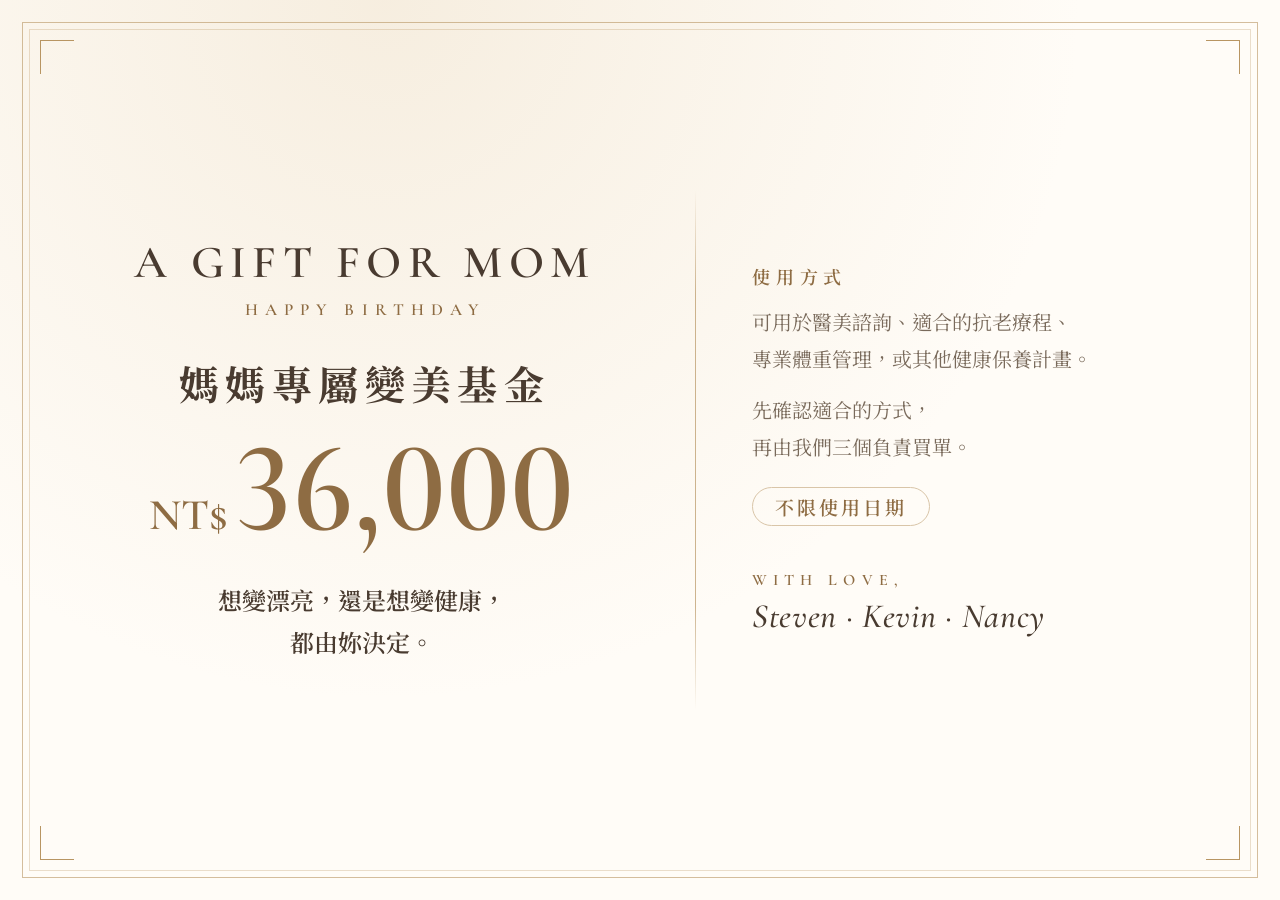
==== tools/gift-card.html @ 08e3bc41 "Mom birthday gift site Co-Authored-By: Claude Opus 5.5 <noreply@anthropic.com>" ====
<!doctype html>
<html lang="zh-Hant-TW">
<head>
<meta charset="utf-8">
<title>gift card render</title>
<link rel="stylesheet" href="https://fonts.googleapis.com/css2?family=Cormorant+Garamond:ital,wght@0,500;0,600;1,500&family=Noto+Serif+TC:wght@400;600;700&display=block">
<style>
  :root { --paper:#FFFCF7; --gold:#B89562; --gold-dark:#8E6C43; --text:#493B30; --muted:#796A5B; --border:#D9C5A8;
    --zh:"Noto Serif TC","Songti TC",serif; --en:"Cormorant Garamond","Didot",serif; }
  * { box-sizing:border-box; margin:0; }
  html,body { width:1200px; height:800px; overflow:hidden; }
  body { background:#F7F1E8; font-family:var(--zh); color:var(--text); -webkit-font-smoothing:antialiased; }
  .card { position:absolute; inset:0; padding:70px 84px;
    background: radial-gradient(ellipse at 30% 0%, rgba(230,211,179,.35), rgba(230,211,179,0) 55%), var(--paper);
    display:grid; grid-template-columns: 1.25fr auto 1fr; align-items:center; column-gap:56px; }
  .b1 { position:absolute; inset:22px; border:1.5px solid rgba(184,149,98,.6); }
  .b2 { position:absolute; inset:29px; border:1px solid rgba(184,149,98,.3); }
  .c { position:absolute; width:34px; height:34px; border:0 solid var(--gold); }
  .tl{top:40px;left:40px;border-top-width:1.5px;border-left-width:1.5px}
  .tr{top:40px;right:40px;border-top-width:1.5px;border-right-width:1.5px}
  .bl{bottom:40px;left:40px;border-bottom-width:1.5px;border-left-width:1.5px}
  .br{bottom:40px;right:40px;border-bottom-width:1.5px;border-right-width:1.5px}
  .left { text-align:center; }
  .en { font-family:var(--en); font-weight:600; font-size:46px; letter-spacing:.14em; padding-left:.14em; line-height:1.1; }
  .occ { margin-top:12px; font-family:var(--en); font-weight:600; font-size:17px; letter-spacing:.42em; padding-left:.42em; color:var(--gold-dark); }
  .title { margin-top:34px; font-size:40px; font-weight:700; letter-spacing:.16em; padding-left:.16em; }
  .amt { margin-top:14px; font-family:var(--en); font-weight:600; color:var(--gold-dark); line-height:1; white-space:nowrap; }
  .amt .cur { font-size:44px; margin-right:8px; }
  .amt .num { font-size:128px; font-feature-settings:"lnum" 1; }
  .core { margin-top:26px; font-size:24px; font-weight:600; line-height:1.75; }
  .vr { width:1px; height:520px; background:linear-gradient(rgba(184,149,98,0), rgba(184,149,98,.7) 20%, rgba(184,149,98,.7) 80%, rgba(184,149,98,0)); }
  .right { text-align:left; }
  .h { font-size:18px; font-weight:600; letter-spacing:.32em; color:var(--gold-dark); }
  .u { margin-top:14px; font-size:20px; line-height:1.85; color:var(--muted); }
  .u + .u { margin-top:14px; }
  .nl { display:inline-block; margin-top:22px; padding:5px 22px; border:1px solid var(--border); border-radius:999px; font-size:19px; font-weight:600; letter-spacing:.16em; color:var(--gold-dark); }
  .sign { margin-top:44px; }
  .with { font-family:var(--en); font-weight:600; font-size:16px; letter-spacing:.38em; color:var(--gold-dark); }
  .names { margin-top:6px; font-family:var(--en); font-style:italic; font-weight:500; font-size:34px; letter-spacing:.02em; }
</style>
</head>
<body>
<div class="card">
  <span class="b1"></span><span class="b2"></span>
  <span class="c tl"></span><span class="c tr"></span><span class="c bl"></span><span class="c br"></span>
  <div class="left">
    <p class="en">A GIFT FOR MOM</p>
    <p class="occ">HAPPY BIRTHDAY</p>
    <p class="title">媽媽專屬變美基金</p>
    <p class="amt"><span class="cur">NT$</span><span class="num">36,000</span></p>
    <p class="core">想變漂亮，還是想變健康，<br>都由妳決定。</p>
  </div>
  <span class="vr"></span>
  <div class="right">
    <p class="h">使用方式</p>
    <p class="u">可用於醫美諮詢、適合的抗老療程、<br>專業體重管理，或其他健康保養計畫。</p>
    <p class="u">先確認適合的方式，<br>再由我們三個負責買單。</p>
    <p class="nl">不限使用日期</p>
    <div class="sign">
      <p class="with">WITH LOVE,</p>
      <p class="names">Steven · Kevin · Nancy</p>
    </div>
  </div>
</div>
</body>
</html>
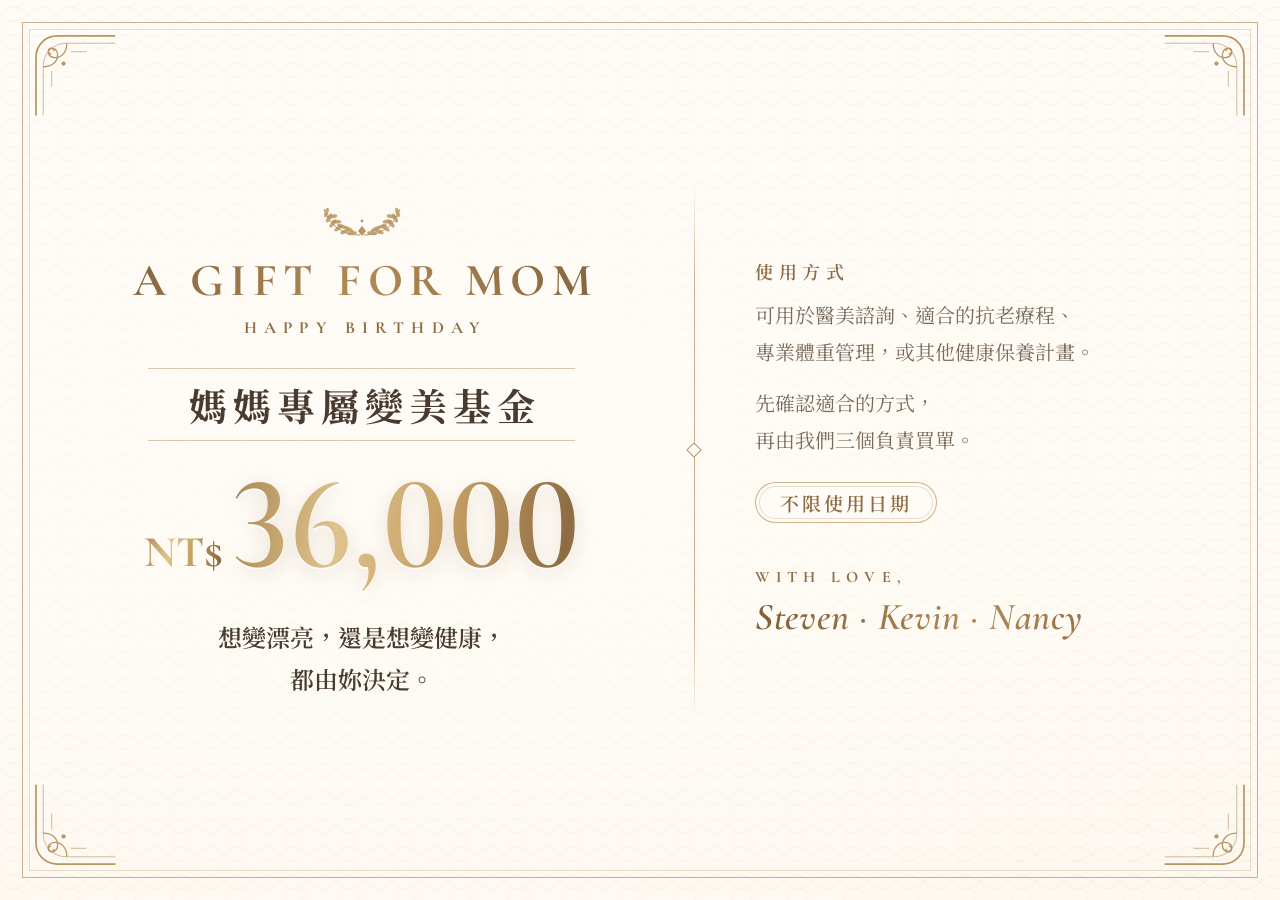
==== commit 8d4c1840: "Richer gold-foil styling, ornaments, wax seal and lined envelope Co-Authored-By: Claude Opus 5.5 <no" ====
--- a/tools/gift-card.html
+++ b/tools/gift-card.html
@@ -3,40 +3,52 @@
 <head>
 <meta charset="utf-8">
 <title>gift card render</title>
-<link rel="stylesheet" href="https://fonts.googleapis.com/css2?family=Cormorant+Garamond:ital,wght@0,500;0,600;1,500&family=Noto+Serif+TC:wght@400;600;700&display=block">
+<link rel="stylesheet" href="https://fonts.googleapis.com/css2?family=Cormorant+Garamond:ital,wght@0,500;0,600;0,700;1,500;1,600&family=Noto+Serif+TC:wght@400;600;700&display=block">
 <style>
   :root { --paper:#FFFCF7; --gold:#B89562; --gold-dark:#8E6C43; --text:#493B30; --muted:#796A5B; --border:#D9C5A8;
-    --zh:"Noto Serif TC","Songti TC",serif; --en:"Cormorant Garamond","Didot",serif; }
+    --zh:"Noto Serif TC","Songti TC",serif; --en:"Cormorant Garamond","Didot",serif;
+    --foil-bright: linear-gradient(100deg, #7A5A33 0%, #A9844F 16%, #DFC38E 31%, #C49E63 45%, #8E6C43 60%, #D9BE8C 78%, #8A693F 100%);
+    --foil-deep: linear-gradient(100deg, #5E4428 0%, #8E6C43 28%, #B08A55 50%, #8E6C43 72%, #5E4428 100%); }
   * { box-sizing:border-box; margin:0; }
   html,body { width:1200px; height:800px; overflow:hidden; }
   body { background:#F7F1E8; font-family:var(--zh); color:var(--text); -webkit-font-smoothing:antialiased; }
-  .card { position:absolute; inset:0; padding:70px 84px;
-    background: radial-gradient(ellipse at 30% 0%, rgba(230,211,179,.35), rgba(230,211,179,0) 55%), var(--paper);
-    display:grid; grid-template-columns: 1.25fr auto 1fr; align-items:center; column-gap:56px; }
-  .b1 { position:absolute; inset:22px; border:1.5px solid rgba(184,149,98,.6); }
-  .b2 { position:absolute; inset:29px; border:1px solid rgba(184,149,98,.3); }
-  .c { position:absolute; width:34px; height:34px; border:0 solid var(--gold); }
-  .tl{top:40px;left:40px;border-top-width:1.5px;border-left-width:1.5px}
-  .tr{top:40px;right:40px;border-top-width:1.5px;border-right-width:1.5px}
-  .bl{bottom:40px;left:40px;border-bottom-width:1.5px;border-left-width:1.5px}
-  .br{bottom:40px;right:40px;border-bottom-width:1.5px;border-right-width:1.5px}
+  .foil, .foil-dark { -webkit-background-clip:text; background-clip:text; color:transparent; -webkit-text-fill-color:transparent; }
+  .foil { background-image:var(--foil-bright); background-size:220% 100%; background-position:30% 0; }
+  .foil-dark { background-image:var(--foil-deep); background-size:160% 100%; background-position:50% 0; }
+  .card { position:absolute; inset:0; padding:70px 90px;
+    background:
+      radial-gradient(ellipse at 34% 50%, rgba(255,252,247,.97) 0%, rgba(255,252,247,.84) 42%, rgba(255,252,247,.62) 100%),
+      url("../assets/guilloche.svg") 0 0 / 56px 28px,
+      linear-gradient(180deg, #FFFCF7 0%, #FAF2E4 100%);
+    display:grid; grid-template-columns: 1.25fr auto 1fr; align-items:center; column-gap:60px; }
+  .b1 { position:absolute; inset:22px; border:1.5px solid rgba(184,149,98,.72); }
+  .b2 { position:absolute; inset:29px; border:1px solid rgba(184,149,98,.32); }
+  .c { position:absolute; width:84px; height:84px; background:url("../assets/corner.svg") center/contain no-repeat; }
+  .tl{top:34px;left:34px} .tr{top:34px;right:34px;transform:scaleX(-1)}
+  .bl{bottom:34px;left:34px;transform:scaleY(-1)} .br{bottom:34px;right:34px;transform:scale(-1,-1)}
   .left { text-align:center; }
-  .en { font-family:var(--en); font-weight:600; font-size:46px; letter-spacing:.14em; padding-left:.14em; line-height:1.1; }
-  .occ { margin-top:12px; font-family:var(--en); font-weight:600; font-size:17px; letter-spacing:.42em; padding-left:.42em; color:var(--gold-dark); }
-  .title { margin-top:34px; font-size:40px; font-weight:700; letter-spacing:.16em; padding-left:.16em; }
-  .amt { margin-top:14px; font-family:var(--en); font-weight:600; color:var(--gold-dark); line-height:1; white-space:nowrap; }
-  .amt .cur { font-size:44px; margin-right:8px; }
-  .amt .num { font-size:128px; font-feature-settings:"lnum" 1; }
-  .core { margin-top:26px; font-size:24px; font-weight:600; line-height:1.75; }
-  .vr { width:1px; height:520px; background:linear-gradient(rgba(184,149,98,0), rgba(184,149,98,.7) 20%, rgba(184,149,98,.7) 80%, rgba(184,149,98,0)); }
+  .crest { display:block; width:120px; margin:0 auto 14px; }
+  .en { font-family:var(--en); font-weight:700; font-size:46px; letter-spacing:.14em; padding-left:.14em; line-height:1.15; }
+  .occ { margin-top:10px; font-family:var(--en); font-weight:700; font-size:17px; letter-spacing:.42em; padding-left:.42em; color:var(--gold-dark); }
+  .title { display:inline-block; margin-top:30px; padding:8px .9em 8px 1.06em; font-size:38px; font-weight:700; letter-spacing:.16em;
+    border-top:1.5px solid rgba(184,149,98,.5); border-bottom:1.5px solid rgba(184,149,98,.5); }
+  .amt { margin-top:14px; font-family:var(--en); font-weight:600; line-height:1.05; white-space:nowrap; }
+  .amt .cur { font-size:44px; margin-right:8px; font-weight:700; }
+  .amt .num { font-size:132px; font-feature-settings:"lnum" 1; filter: drop-shadow(0 2px 0 rgba(255,255,255,.85)) drop-shadow(0 4px 10px rgba(142,108,67,.2)); }
+  .core { margin-top:22px; font-size:24px; font-weight:600; line-height:1.75; }
+  .vr { width:1px; height:540px; background:linear-gradient(rgba(184,149,98,0), rgba(184,149,98,.75) 20%, rgba(184,149,98,.75) 80%, rgba(184,149,98,0)); position:relative; }
+  .vr::after { content:""; position:absolute; left:50%; top:50%; width:9px; height:9px; background:#FFFCF7; border:1.5px solid var(--gold); transform:translate(-50%,-50%) rotate(45deg); }
   .right { text-align:left; }
   .h { font-size:18px; font-weight:600; letter-spacing:.32em; color:var(--gold-dark); }
-  .u { margin-top:14px; font-size:20px; line-height:1.85; color:var(--muted); }
+  .div { display:block; width:150px; height:16px; margin:14px 0 4px; background:url("../assets/divider.svg") left center/contain no-repeat; }
+  .u { margin-top:12px; font-size:20px; line-height:1.85; color:var(--muted); }
   .u + .u { margin-top:14px; }
-  .nl { display:inline-block; margin-top:22px; padding:5px 22px; border:1px solid var(--border); border-radius:999px; font-size:19px; font-weight:600; letter-spacing:.16em; color:var(--gold-dark); }
+  .nl { display:inline-block; margin-top:24px; padding:6px 24px; border:1.5px solid rgba(184,149,98,.7); border-radius:999px;
+    box-shadow: inset 0 0 0 3px #FFFCF7, inset 0 0 0 4px rgba(184,149,98,.3); background:#FFFCF7;
+    font-size:19px; font-weight:600; letter-spacing:.16em; color:var(--gold-dark); }
   .sign { margin-top:44px; }
-  .with { font-family:var(--en); font-weight:600; font-size:16px; letter-spacing:.38em; color:var(--gold-dark); }
-  .names { margin-top:6px; font-family:var(--en); font-style:italic; font-weight:500; font-size:34px; letter-spacing:.02em; }
+  .with { font-family:var(--en); font-weight:700; font-size:16px; letter-spacing:.38em; color:var(--gold-dark); }
+  .names { margin-top:6px; font-family:var(--en); font-style:italic; font-weight:600; font-size:38px; letter-spacing:.02em; line-height:1.3; }
 </style>
 </head>
 <body>
@@ -44,10 +56,11 @@
   <span class="b1"></span><span class="b2"></span>
   <span class="c tl"></span><span class="c tr"></span><span class="c bl"></span><span class="c br"></span>
   <div class="left">
-    <p class="en">A GIFT FOR MOM</p>
+    <img class="crest" src="../assets/crest.svg" alt="">
+    <p class="en foil-dark">A GIFT FOR MOM</p>
     <p class="occ">HAPPY BIRTHDAY</p>
     <p class="title">媽媽專屬變美基金</p>
-    <p class="amt"><span class="cur">NT$</span><span class="num">36,000</span></p>
+    <p class="amt"><span class="cur foil">NT$</span><span class="num foil">36,000</span></p>
     <p class="core">想變漂亮，還是想變健康，<br>都由妳決定。</p>
   </div>
   <span class="vr"></span>
@@ -58,7 +71,7 @@
     <p class="nl">不限使用日期</p>
     <div class="sign">
       <p class="with">WITH LOVE,</p>
-      <p class="names">Steven · Kevin · Nancy</p>
+      <p class="names foil-dark">Steven · Kevin · Nancy</p>
     </div>
   </div>
 </div>
